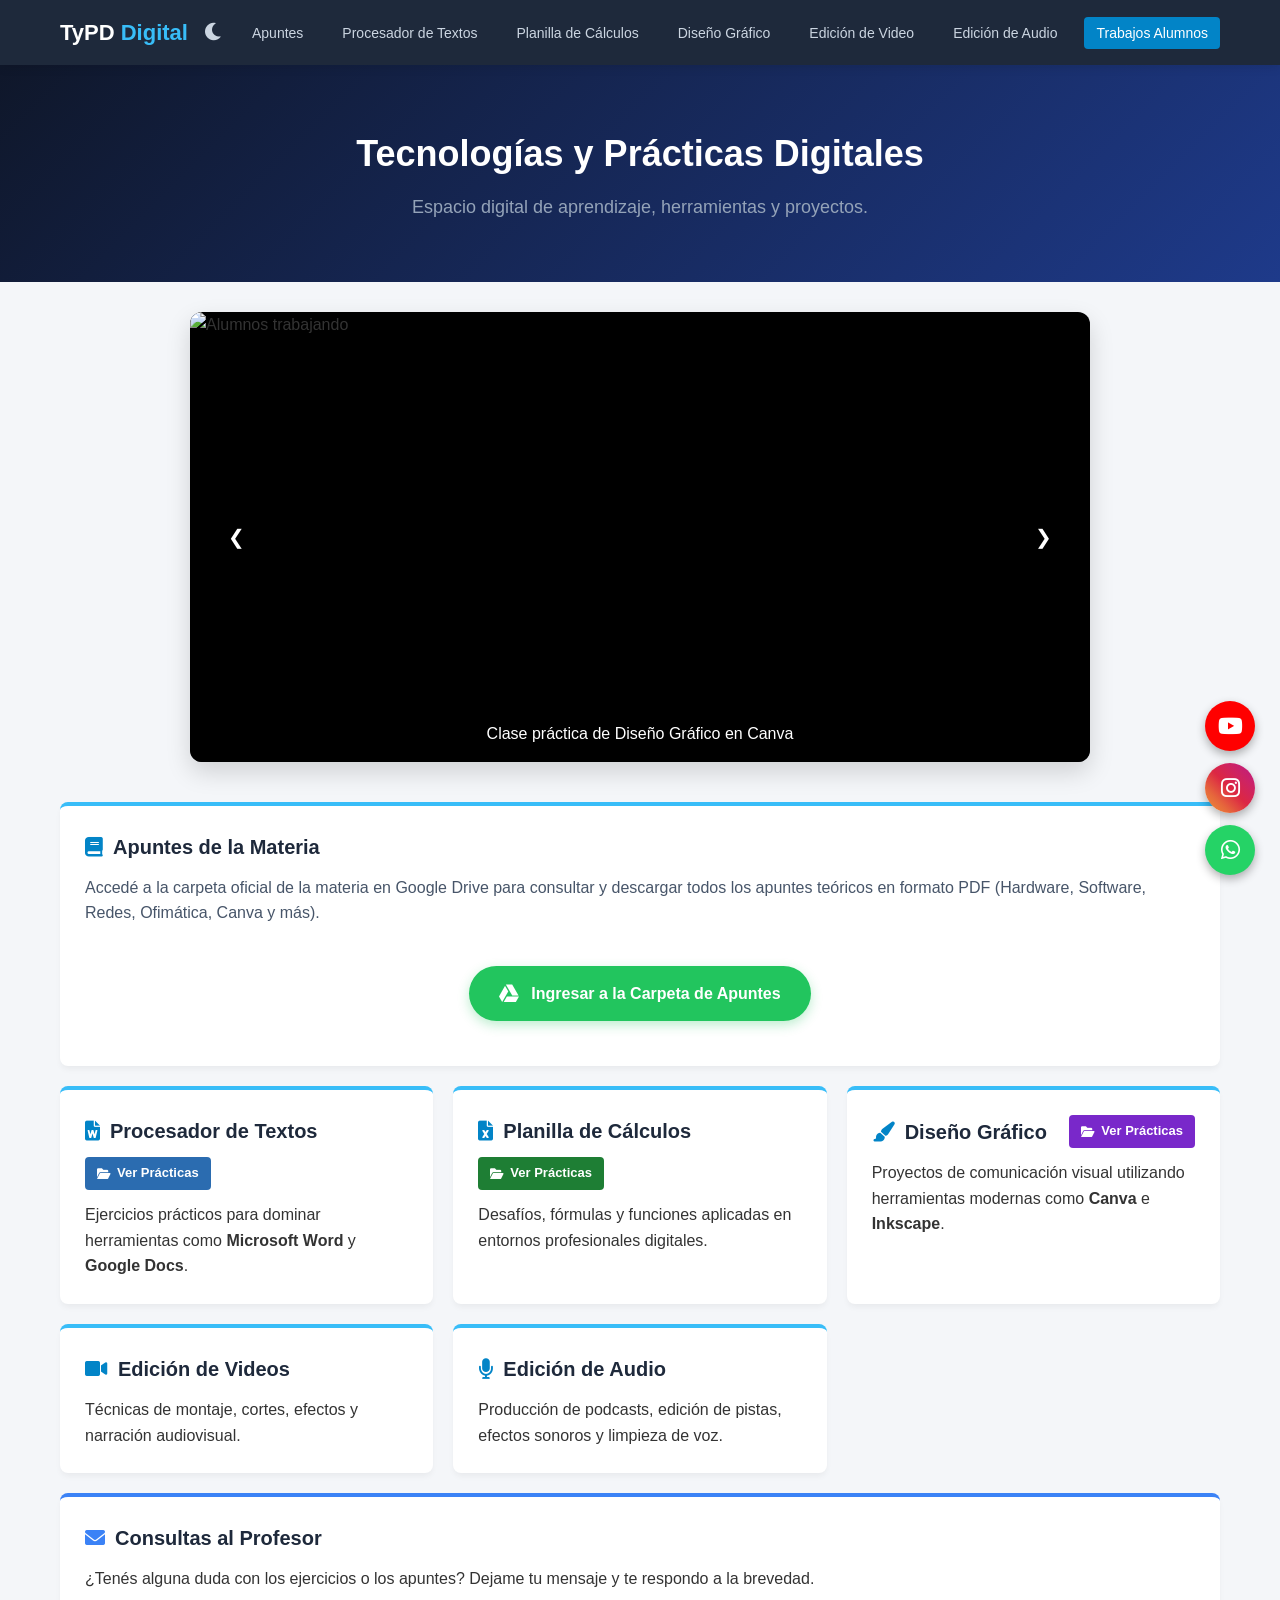
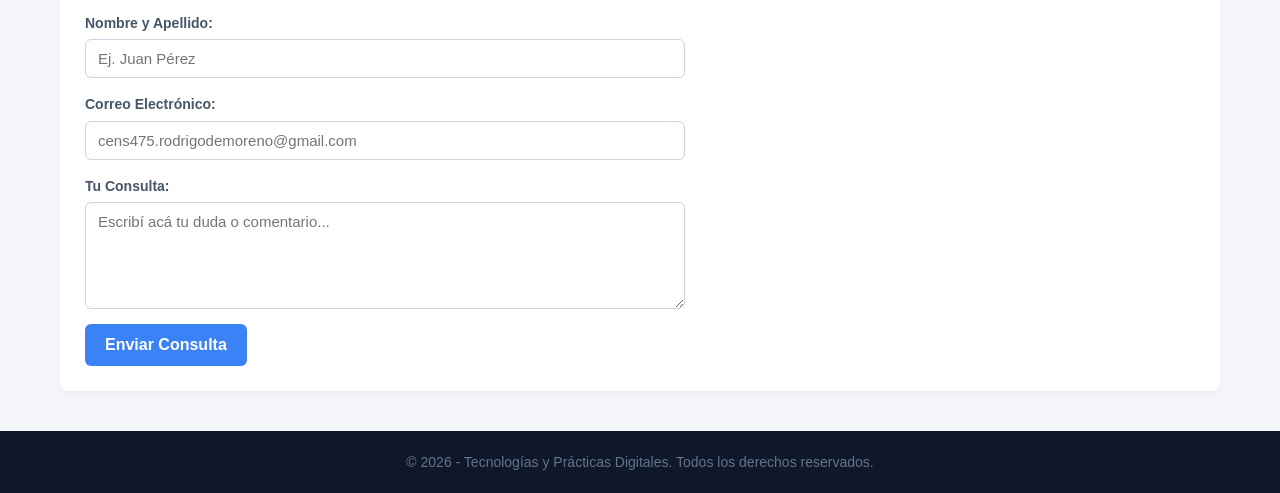
==== index.html @ b9f03f05 "Add files via upload" ====
<!DOCTYPE html>
<html lang="es">
<head>
    <meta charset="UTF-8">
    <meta name="viewport" content="width=device-width, initial-scale=1.0">
    <title>Tecnologías y Prácticas Digitales</title>
    <link rel="stylesheet" href="https://cdnjs.cloudflare.com/ajax/libs/font-awesome/6.0.0/css/all.min.css">
    <link rel="stylesheet" href="styles.css">
</head>
<body>

<header>
        <div class="navbar">
            <div class="logo">
                <a href="#">TyPD <span>Digital</span></a>
            </div>
            
            <div class="nav-controls">
                <button id="theme-toggle" class="theme-toggle" aria-label="Cambiar modo de color">
                    <i class="fas fa-moon"></i>
                </button>
                <button class="menu-toggle" id="mobile-menu" aria-label="Abrir menú">
                    <i class="fas fa-bars"></i>
                </button>
            </div>

            <nav class="nav-menu" id="nav-menu">
                <ul>
                    <li><a href="#apuntes">Apuntes</a></li>
                    <li><a href="#word">Procesador de Textos</a></li>
                    <li><a href="#excel">Planilla de Cálculos</a></li>
                    <li><a href="#diseno">Diseño Gráfico</a></li>
                    <li><a href="#video">Edición de Video</a></li>
                    <li><a href="#audio">Edición de Audio</a></li>
                    <li><a href="#alumnos" class="btn-alumnos">Trabajos Alumnos</a></li>
                </ul>
            </nav>
        </div>
    </header>
    <section class="hero">
        <div class="hero-content">
            <h1>Tecnologías y Prácticas Digitales</h1>
            <p>Espacio digital de aprendizaje, herramientas y proyectos.</p>
        </div>
    </section>

    <section class="carousel-section-top">
        <div class="carousel">
            <button class="carousel-btn prev-btn" id="prev-btn" aria-label="Imagen anterior">&#10094;</button>
            
            <div class="carousel-track-container">
                <ul class="carousel-track" id="carousel-track">
                    <li class="carousel-slide active">
                        <img src="/img/cv_canva.jpg" alt="Alumnos trabajando">
                        <p class="slide-caption">Clase práctica de Diseño Gráfico en Canva</p>
                    </li>
                    <li class="carousel-slide">
                        <img src="/img/diseno_canva.jpg" alt="Trabajo colaborativo">
                        <p class="slide-caption">Desarrollo de proyectos digitales en equipo</p>
                    </li>
                    <li class="carousel-slide">
                        <img src="/img/diseno2.jpg" alt="Presentación de proyectos">
                        <p class="slide-caption">Exposición de Trabajos Prácticos</p>
                    </li>
                    <li class="carousel-slide">
                        <img src="/img/diseno3.jpg" alt="Programación en el aula">
                        <p class="slide-caption">Prácticas Realizadas por alumnos</p>
                    </li>
                    <li class="carousel-slide">
                        <img src="img/diseno4.jpg" alt="Edición audiovisual">
                        <p class="slide-caption">Talleres interactivos de edición de Audio</p>
                    </li>
                    <li class="carousel-slide">
                        <img src="img/diseno5.jpg">
                        <p class="slide-caption">Herramientas ofimáticas aplicadas a entornos reales</p>
                    </li>
                </ul>
            </div>
            
            <button class="carousel-btn next-btn" id="next-btn" aria-label="Siguiente imagen">&#10095;</button>
        </div>
    </section>


    <main class="container">
        
<section id="apuntes" class="card apuntes-section">
            <h2><i class="fas fa-book"></i> Apuntes de la Materia</h2>
            <p class="apuntes-intro">Accedé a la carpeta oficial de la materia en Google Drive para consultar y descargar todos los apuntes teóricos en formato PDF (Hardware, Software, Redes, Ofimática, Canva y más).</p>
            
          <div class="apuntes-center-container">
    <a href="https://drive.google.com/drive/folders/1jaDt4PFuepr1L-Y5mWcGjWWRQgVfRQsJ?usp=drive_link" target="_blank" class="btn-drive-folder">
        <i class="fab fa-google-drive"></i> Ingresar a la Carpeta de Apuntes
    </a>
</div>
        </section>

        <section id="word" class="card">
            <div class="card-header-flex">
                <h2><i class="fas fa-file-word"></i> Procesador de Textos</h2>
                <a href="https://drive.google.com/drive/folders/1FsyRCYnt4lfW4Qi3Au8ki2qHnexONnNV?usp=sharing" target="_blank" class="btn-small-access" title="Acceder a los ejercicios">
                    <i class="fas fa-folder-open"></i> Ver Prácticas
                </a>
            </div>
            <p>Ejercicios prácticos para dominar herramientas como <strong>Microsoft Word</strong> y <strong>Google Docs</strong>.</p>
        </section>

<section id="excel" class="card">
            <div class="card-header-flex">
                <h2><i class="fas fa-file-excel"></i> Planilla de Cálculos</h2>
                <a href="https://drive.google.com/drive/folders/166ZErUUCa6I_zZO8i4ziqUREBtHJOp4z?usp=drive_link" target="_blank" class="btn-small-access btn-excel-color" title="Acceder a los ejercicios">
                    <i class="fas fa-folder-open"></i> Ver Prácticas
                </a>
            </div>
            <p>Desafíos, fórmulas y funciones aplicadas en entornos profesionales digitales.</p>
        </section>

 <section id="diseno" class="card">
            <div class="card-header-flex">
                <h2><i class="fas fa-paint-brush"></i> Diseño Gráfico</h2>
                <a href="https://drive.google.com/drive/folders/1dZaLMKZRFtHLACir--nccP78_tsitKoW?usp=sharing" target="_blank" class="btn-small-access btn-design-color" title="Acceder a los ejercicios">
                    <i class="fas fa-folder-open"></i> Ver Prácticas
                </a>
            </div>
            <p>Proyectos de comunicación visual utilizando herramientas modernas como <strong>Canva</strong> e <strong>Inkscape</strong>.</p>
        </section>

        <section id="video" class="card">
            <h2><i class="fas fa-video"></i> Edición de Videos</h2>
            <p>Técnicas de montaje, cortes, efectos y narración audiovisual.</p>
        </section>

        <section id="audio" class="card">
            <h2><i class="fas fa-microphone"></i> Edición de Audio</h2>
            <p>Producción de podcasts, edición de pistas, efectos sonoros y limpieza de voz.</p>
        </section>

<section id="contacto" class="card contacto-section">
            <h2><i class="fas fa-envelope"></i> Consultas al Profesor</h2>
            <p>¿Tenés alguna duda con los ejercicios o los apuntes? Dejame tu mensaje y te respondo a la brevedad.</p>
            
            <form id="contact-form" class="contact-form">
                <div class="form-group">
                    <label for="nombre">Nombre y Apellido:</label>
                    <input type="text" id="nombre" name="nombre" placeholder="Ej. Juan Pérez" required>
                </div>
                
                <div class="form-group">
                    <label for="email">Correo Electrónico:</label>
                    <input type="email" id="email" name="email" placeholder="cens475.rodrigodemoreno@gmail.com" required>
                </div>
                
                <div class="form-group">
                    <label for="mensaje">Tu Consulta:</label>
                    <textarea id="mensaje" name="mensaje" rows="5" placeholder="Escribí acá tu duda o comentario..." required></textarea>
                </div>
                
                <button type="submit" class="btn-submit">Enviar Consulta</button>
            </form>
            <div id="form-response" class="form-response"></div>
        </section>


    </main>

    <footer>
        <p>&copy; 2026 - Tecnologías y Prácticas Digitales. Todos los derechos reservados.</p>
    </footer>

    <script src="script.js"></script>
<div class="floating-container">
        <a href="https://youtube.com" target="_blank" class="floating-btn youtube" aria-label="YouTube de la materia">
            <i class="fab fa-youtube"></i>
        </a>
        <a href="https://instagram.com" target="_blank" class="floating-btn instagram" aria-label="Instagram de la materia">
            <i class="fab fa-instagram"></i>
        </a>
        <a href="https://wa.me/1158417341" target="_blank" class="floating-btn whatsapp" aria-label="WhatsApp de la materia">
            <i class="fab fa-whatsapp"></i>
        </a>
    </div>

</body>
</html>
---- styles.css ----
/* Estilos Globales */
* {
    margin: 0;
    padding: 0;
    box-sizing: border-box;
    font-family: 'Segoe UI', Tahoma, Geneva, Verdana, sans-serif;
}

body {
    background-color: #f4f6f9;
    color: #333;
    line-height: 1.6;
}

/* Navegación Superior Estilo Elegante */
header {
    background-color: #1e293b;
    position: sticky;
    top: 0;
    z-index: 1000;
    box-shadow: 0 2px 10px rgba(0,0,0,0.1);
}

.navbar {
    display: flex;
    justify-content: space-between;
    align-items: center;
    max-width: 1200px;
    margin: 0 auto;
    padding: 15px 20px;
}

.logo a {
    color: #fff;
    font-size: 22px;
    text-decoration: none;
    font-weight: 700;
}

.logo span {
    color: #38bdf8;
}

.nav-menu ul {
    display: flex;
    list-style: none;
    gap: 15px;
}

.nav-menu a {
    color: #cbd5e1;
    text-decoration: none;
    font-size: 14px;
    font-weight: 500;
    transition: color 0.3s ease;
    padding: 8px 12px;
    border-radius: 4px;
}

.nav-menu a:hover {
    color: #fff;
    background-color: #334155;
}

/* Botón destacado para Trabajos de Alumnos */
.nav-menu .btn-alumnos {
    background-color: #0284c7;
    color: #fff;
}

.nav-menu .btn-alumnos:hover {
    background-color: #0369a1;
}

.menu-toggle {
    display: none;
    background: none;
    border: none;
    color: #fff;
    font-size: 24px;
    cursor: pointer;
}

/* Banner de Bienvenida */
.hero {
    background: linear-gradient(135deg, #0f172a 0%, #1e3a8a 100%);
    color: #fff;
    padding: 60px 20px;
    text-align: center;
}

.hero h1 {
    font-size: 36px;
    margin-bottom: 10px;
}

.hero p {
    color: #94a3b8;
    font-size: 18px;
}

/* Contenedor de Secciones */
.container {
    max-width: 1200px;
    margin: 30px auto;
    padding: 0 20px;
    display: grid;
    grid-template-columns: repeat(auto-fit, minmax(300px, 1fr));
    gap: 20px;
}

/* Tarjetas Estilo Limpio */
.card {
    background: #fff;
    padding: 25px;
    border-radius: 8px;
    box-shadow: 0 4px 6px -1px rgba(0,0,0,0.05);
    border-top: 4px solid #38bdf8;
    transition: transform 0.2s ease;
}

.card:hover {
    transform: translateY(-3px);
}

.card h2 {
    font-size: 20px;
    margin-bottom: 12px;
    color: #1e293b;
    display: flex;
    align-items: center;
    gap: 10px;
}

.card h2 i {
    color: #0284c7;
}

/* Sección Alumnos destacada al final en ancho completo */
.alumnos-section {
    grid-column: 1 / -1;
    border-top-color: #10b981;
    background-color: #f0fdf4;
}

.alumnos-section h2 i {
    color: #10b981;
}

/* Pie de Página */
footer {
    text-align: center;
    padding: 20px;
    background-color: #0f172a;
    color: #64748b;
    margin-top: 40px;
    font-size: 14px;
}

/* --- ADAPTABILIDAD (Responsive Design) --- */

/* Ajustes para Tablets y Notebooks chicas */
@media (max-width: 1024px) {
    .nav-menu a {
        font-size: 13px;
        padding: 6px 10px;
    }
}

/* Ajustes críticos para Celulares (Menú Hamburguesa) */
@media (max-width: 768px) {
    .menu-toggle {
        display: block; /* Muestra el botón de menú */
    }

    .nav-menu {
        display: none; /* Oculta el menú por defecto */
        position: absolute;
        top: 65px;
        left: 0;
        width: 100%;
        background-color: #1e293b;
        padding: 20px;
        box-shadow: 0 4px 10px rgba(0,0,0,0.1);
    }

    .nav-menu.active {
        display: block; /* Se muestra cuando JS añade la clase active */
    }

    .nav-menu ul {
        flex-direction: column;
        gap: 10px;
    }

    .nav-menu a {
        display: block;
        padding: 12px;
        text-align: center;
    }

    .hero h1 {
        font-size: 28px;
    }
}
/* --- ESTILOS PARA MODO OSCURO --- */

/* Contenedor de controles en el header */
.nav-controls {
    display: flex;
    align-items: center;
    gap: 15px;
}

/* Botón de Modo Oscuro */
.theme-toggle {
    background: none;
    border: none;
    color: #cbd5e1;
    font-size: 20px;
    cursor: pointer;
    padding: 5px;
    transition: color 0.3s ease, transform 0.2s ease;
}

.theme-toggle:hover {
    color: #fff;
    transform: scale(1.1);
}

/* Variables y Cambios cuando el modo oscuro está activo */
body.dark-mode {
    background-color: #0f172a;
    color: #f1f5f9;
}

body.dark-mode .card {
    background-color: #1e293b;
    border-top-color: #38bdf8;
    box-shadow: 0 4px 6px -1px rgba(0,0,0,0.2);
}

body.dark-mode .card h2 {
    color: #f1f5f9;
}

body.dark-mode .card h2 i {
    color: #38bdf8;
}

body.dark-mode .card p {
    color: #94a3b8;
}

/* Ajuste específico para la tarjeta de alumnos en modo oscuro */
body.dark-mode .alumnos-section {
    background-color: #064e3b;
    border-top-color: #10b981;
}

body.dark-mode .alumnos-section h2 i {
    color: #34d399;
}

body.dark-mode .alumnos-section p {
    color: #a7f3d0;
}

/* Ajuste del menú móvil en modo oscuro */
@media (max-width: 768px) {
    body.dark-mode .nav-menu {
        background-color: #1e293b;
    }
}
/* --- ESTILOS DEL CARRUSEL DESPLEGABLE --- */

/* --- NUEVOS ESTILOS DEL CARRUSEL AUTOMÁTICO DESTACADO --- */

.carousel-section-top {
    width: 100%;
    background-color: #f4f6f9;
    padding: 30px 20px 10px 20px;
}

body.dark-mode .carousel-section-top {
    background-color: #0f172a;
}

.carousel {
    position: relative;
    max-width: 900px; /* Un poco más ancho para que destaque al inicio */
    margin: 0 auto;
    background: #000;
    border-radius: 12px;
    overflow: hidden;
    box-shadow: 0 10px 25px rgba(0, 0, 0, 0.15);
}

.carousel-track-container {
    position: relative;
    width: 100%;
    height: 450px; /* Altura ideal para notebooks */
}

/* Responsividad para pantallas chicas */
@media (max-width: 768px) {
    .carousel-track-container {
        height: 300px;
    }
}
@media (max-width: 480px) {
    .carousel-track-container {
        height: 200px;
    }
}

.carousel-track {
    list-style: none;
    padding: 0;
    margin: 0;
    width: 100%;
    height: 100%;
    position: relative;
}

/* EFECTO TRANSICIÓN FADE (Desvanecimiento elegante) */
.carousel-slide {
    position: absolute;
    top: 0;
    left: 0;
    width: 100%;
    height: 100%;
    opacity: 0;
    transition: opacity 1s ease-in-out; /* Duración de la transición */
    display: flex;
    flex-direction: column;
}

.carousel-slide.active {
    opacity: 1;
    z-index: 2;
}

.carousel-slide img {
    width: 100%;
    height: 100%;
    object-fit: cover;
}

/* Epígrafe / Texto explicativo */
.slide-caption {
    position: absolute;
    bottom: 0;
    background: linear-gradient(transparent, rgba(0, 0, 0, 0.85)); /* Degradado elegante */
    color: #fff;
    width: 100%;
    padding: 25px 20px 15px 20px;
    text-align: center;
    font-size: 16px;
    font-weight: 500;
    z-index: 5;
}

/* Flechas de Navegación */
.carousel-btn {
    position: absolute;
    top: 50%;
    transform: translateY(-50%);
    background: rgba(0, 0, 0, 0.4);
    border: none;
    color: white;
    font-size: 20px;
    padding: 14px 18px;
    cursor: pointer;
    border-radius: 50%;
    z-index: 10;
    transition: background 0.3s ease, transform 0.2s ease;
}

.carousel-btn:hover {
    background: rgba(56, 189, 248, 0.8); /* Azul temático al pasar el mouse */
    transform: translateY(-50%) scale(1.1);
}

.prev-btn { left: 20px; }
.next-btn { right: 20px; }

/* Ocultar flechas en celulares muy chicos para que no tapen la visual táctil */
@media (max-width: 480px) {
    .carousel-btn {
        display: none;
    }
    .slide-caption {
        font-size: 13px;
        padding: 15px 10px 10px 10px;
    }
}
/* --- BOTONES FLOTANTES --- */

/* Contenedor fijo abajo a la derecha */
.floating-container {
    position: fixed;
    bottom: 25px;
    right: 25px;
    display: flex;
    flex-direction: column;
    gap: 12px;
    z-index: 2000; /* Asegura que quede por encima de menús y carruseles */
}

/* Estilo base para cada botón circular */
.floating-btn {
    width: 50px;
    height: 50px;
    border-radius: 50%;
    display: flex;
    justify-content: center;
    align-items: center;
    color: #fff;
    font-size: 22px;
    text-decoration: none;
    box-shadow: 0 4px 10px rgba(0, 0, 0, 0.3);
    transition: transform 0.3s ease, box-shadow 0.3s ease;
}

/* Efecto sutil al pasar el cursor o presionar */
.floating-btn:hover {
    transform: scale(1.1) translateY(-2px);
    box-shadow: 0 6px 14px rgba(0, 0, 0, 0.4);
}

/* Colores de identidad de marca */
.floating-btn.whatsapp {
    background-color: #25d366;
}

.floating-btn.instagram {
    background: linear-gradient(45deg, #f09433 0%, #e6683c 25%, #dc2743 50%, #cc2366 75%, #bc1888 100%);
}

.floating-btn.youtube {
    background-color: #ff0000;
}

/* --- OPTIMIZACIÓN PARA PANTALLAS CHICAS --- */
@media (max-width: 768px) {
    .floating-container {
        bottom: 20px;
        right: 20px;
        gap: 10px;
    }
    
    .floating-btn {
        width: 46px;
        height: 46px;
        font-size: 20px;
    }
}
/* --- ESTILOS DEL FORMULARIO DE CONTACTO --- */

.contacto-section {
    grid-column: 1 / -1; /* Ocupa todo el ancho disponible */
    border-top-color: #3b82f6; /* Color azul para destacar de las otras secciones */
}

.contacto-section h2 i {
    color: #3b82f6;
}

.contact-form {
    margin-top: 20px;
    display: flex;
    flex-direction: column;
    gap: 15px;
    max-width: 600px; /* Centrado y acotado para que no quede muy estirado en notebooks */
}

.form-group {
    display: flex;
    flex-direction: column;
    gap: 5px;
}

.form-group label {
    font-size: 14px;
    font-weight: 600;
    color: #475569;
}

.form-group input,
.form-group textarea {
    width: 100%;
    padding: 10px 12px;
    border: 1px solid #cbd5e1;
    border-radius: 6px;
    font-size: 15px;
    background-color: #fff;
    color: #333;
    transition: border-color 0.3s ease, box-shadow 0.3s ease;
}

/* Efecto de foco azul al escribir */
.form-group input:focus,
.form-group textarea:focus {
    outline: none;
    border-color: #3b82f6;
    box-shadow: 0 0 0 3px rgba(59, 130, 246, 0.15);
}

/* Botón de envío */
.btn-submit {
    background-color: #3b82f6;
    color: white;
    border: none;
    padding: 12px 20px;
    font-size: 16px;
    font-weight: 600;
    border-radius: 6px;
    cursor: pointer;
    transition: background-color 0.3s ease, transform 0.1s ease;
    align-self: flex-start; /* Alínea el botón a la izquierda */
}

.btn-submit:hover {
    background-color: #2563eb;
}

.btn-submit:active {
    transform: scale(0.98);
}

/* Mensaje de éxito al enviar */
.form-response {
    margin-top: 15px;
    padding: 10px;
    border-radius: 6px;
    font-size: 14px;
    display: none;
}

.form-response.success {
    display: block;
    background-color: #d1fae5;
    color: #065f46;
    border: 1px solid #a7f3d0;
}

/* --- INTEGRACIÓN CON MODO OSCURO --- */
body.dark-mode .form-group label {
    color: #cbd5e1;
}

body.dark-mode .form-group input,
body.dark-mode .form-group textarea {
    background-color: #1e293b;
    border-color: #475569;
    color: #f1f5f9;
}

body.dark-mode .form-group input::placeholder,
body.dark-mode .form-group textarea::placeholder {
    color: #64748b;
}

body.dark-mode .form-response.success {
    background-color: #064e3b;
    color: #a7f3d0;
    border-color: #047857;
}

/* Ajuste responsive para celulares */
@media (max-width: 480px) {
    .btn-submit {
        width: 100%; /* El botón ocupa todo el ancho en pantallas chicas */
        text-align: center;
    }
}
/* --- ESTILOS DE LA SECCIÓN DE APUNTES (ACORDEÓN) --- */

.apuntes-section {
    grid-column: 1 / -1; /* Ocupa el ancho completo para leer cómodo */
}

.apuntes-intro {
    margin-bottom: 20px;
    color: #475569;
}

.accordion-container {
    display: flex;
    flex-direction: column;
    gap: 10px;
    width: 100%;
}

/* Encabezado del Desplegable */
.accordion-item {
    border: 1px solid #e2e8f0;
    border-radius: 8px;
    overflow: hidden;
    background-color: #fff;
    transition: box-shadow 0.3s ease;
}

.accordion-header {
    width: 100%;
    padding: 16px 20px;
    background-color: #f8fafc;
    border: none;
    outline: none;
    display: flex;
    justify-content: space-between;
    align-items: center;
    cursor: pointer;
    font-size: 16px;
    font-weight: 600;
    color: #1e293b;
    text-align: left;
    transition: background-color 0.3s ease;
}

.accordion-header:hover {
    background-color: #f1f5f9;
}

.accordion-header span {
    display: flex;
    align-items: center;
    gap: 12px;
}

.accordion-header span i {
    color: #0284c7; /* Color celeste institucional */
    font-size: 18px;
    width: 24px;
    text-align: center;
}

/* Animación de la flechita */
.arrow-icon {
    font-size: 14px;
    color: #64748b;
    transition: transform 0.3s ease;
}

.accordion-item.active .arrow-icon {
    transform: rotate(180deg);
    color: #0284c7;
}

/* Contenido oculto del desplegable */
.accordion-content {
    max-height: 0;
    overflow: hidden;
    transition: max-height 0.3s ease-out, padding 0.3s ease;
    background-color: #fff;
    padding: 0 20px; /* Sin padding vertical mientras está cerrado */
}

/* Cuando el acordeón se activa por JS */
.accordion-item.active .accordion-content {
    padding: 20px;
    border-top: 1px solid #edf2f7;
    max-height: 300px; /* Altura máxima estimada para el contenido */
}

.accordion-content p {
    color: #475569;
    font-size: 14.5px;
    margin-bottom: 15px;
    line-height: 1.5;
}

/* Botón estilo Google Drive */
.btn-drive {
    display: inline-flex;
    align-items: center;
    gap: 8px;
    background-color: #22c55e; /* Verde Drive / Éxito */
    color: #fff;
    text-decoration: none;
    padding: 10px 16px;
    font-size: 14px;
    font-weight: 600;
    border-radius: 6px;
    transition: background-color 0.2s ease, transform 0.1s ease;
}

.btn-drive:hover {
    background-color: #16a34a;
    transform: translateY(-1px);
}

/* --- ADAPTACIÓN AL MODO OSCURO --- */
body.dark-mode .apuntes-intro {
    color: #94a3b8;
}

body.dark-mode .accordion-item {
    border-color: #334155;
    background-color: #1e293b;
}

body.dark-mode .accordion-header {
    background-color: #1e293b;
    color: #f1f5f9;
}

body.dark-mode .accordion-header:hover {
    background-color: #334155;
}

body.dark-mode .accordion-header span i {
    color: #38bdf8;
}

body.dark-mode .accordion-content {
    background-color: #111827;
}

body.dark-mode .accordion-item.active .accordion-content {
    border-top-color: #334155;
}

body.dark-mode .accordion-content p {
    color: #cbd5e1;
}
/* --- BOTÓN DE ACCESO DIRECTO A DRIVE --- */
.apuntes-center-container {
    display: flex;
    justify-content: center;
    align-items: center;
    padding: 20px 0;
    width: 100%;
}

/* Estilo del Botón Cápsula */
.btn-drive-folder {
    display: inline-flex;
    align-items: center;
    gap: 12px;
    background-color: #22c55e; /* Verde característico de Drive */
    color: #ffffff;
    text-decoration: none;
    padding: 15px 30px;
    font-size: 16px;
    font-weight: 700;
    border-radius: 50px; /* Bordes redondeados estilo cápsula */
    box-shadow: 0 4px 12px rgba(34, 197, 94, 0.3);
    transition: background-color 0.3s ease, transform 0.2s ease, box-shadow 0.3s ease;
}

/* Efecto al pasar el cursor (Notebooks) */
.btn-drive-folder:hover {
    background-color: #16a34a;
    transform: translateY(-2px);
    box-shadow: 0 6px 20px rgba(22, 163, 74, 0.4);
}

/* Efecto al presionar (Celulares) */
.btn-drive-folder:active {
    transform: translateY(0);
    box-shadow: 0 2px 8px rgba(22, 163, 74, 0.2);
}

.btn-drive-folder i {
    font-size: 20px;
}

/* --- ADAPTACIÓN MODO OSCURO --- */
body.dark-mode .btn-drive-folder {
    background-color: #10b981; /* Un tono verde más brillante para fondo oscuro */
    box-shadow: 0 4px 12px rgba(16, 185, 129, 0.2);
}

body.dark-mode .btn-drive-folder:hover {
    background-color: #059669;
    box-shadow: 0 6px 20px rgba(5, 150, 105, 0.3);
}

/* --- RESPONSIVE (CELULARES CHICOS) --- */
@media (max-width: 480px) {
    .btn-drive-folder {
        width: 100%; /* El botón ocupa todo el ancho de la pantalla táctil */
        justify-content: center;
        font-size: 15px;
        padding: 14px 20px;
    }
}
/* --- BOTÓN PEQUEÑO AL LADO DEL TÍTULO (WORD) --- */

/* Contenedor flexible para alinear título y botón en la misma línea */
.card-header-flex {
    display: flex;
    justify-content: space-between;
    align-items: center;
    gap: 10px;
    margin-bottom: 12px;
    flex-wrap: wrap; /* Permite que baje si la pantalla es muy chica */
}

/* Modificamos el h2 para que no tenga el margin inferior por defecto */
.card-header-flex h2 {
    margin-bottom: 0 !important;
}

/* Estilo del botón pequeño */
.btn-small-access {
    display: inline-flex;
    align-items: center;
    gap: 6px;
    background-color: #2b6cb0; /* Azul Word / Profesional */
    color: #ffffff;
    text-decoration: none;
    padding: 6px 12px;
    font-size: 13px;
    font-weight: 600;
    border-radius: 4px;
    transition: background-color 0.2s ease, transform 0.1s ease;
    white-space: nowrap; /* Evita que el texto del botón se rompa en dos líneas */
}

.btn-small-access:hover {
    background-color: #1a365d;
    transform: translateY(-1px);
}

.btn-small-access i {
    font-size: 12px;
}

/* --- ADAPTACIÓN MODO OSCURO --- */
body.dark-mode .btn-small-access {
    background-color: #3b82f6; /* Azul más brillante para que contraste en negro */
}

body.dark-mode .btn-small-access:hover {
    background-color: #2563eb;
}

/* --- RESPONSIVE PARA CELULARES --- */
@media (max-width: 480px) {
    .card-header-flex {
        flex-direction: row; /* Mantiene la línea si entran, si no, baja */
        align-items: flex-start;
    }
    
    .btn-small-access {
        padding: 5px 10px;
        font-size: 12px;
    }
}
/* --- COLORES ESPECÍFICOS PARA LOS NUEVOS BOTONES --- */

/* Color Verde para Planilla de Cálculos (Excel / Sheets) */
.btn-small-access.btn-excel-color {
    background-color: #1e7e34;
}
.btn-small-access.btn-excel-color:hover {
    background-color: #115e25;
}

/* Color Violeta para Diseño Gráfico (Canva / Inkscape) */
.btn-small-access.btn-design-color {
    background-color: #7928ca;
}
.btn-small-access.btn-design-color:hover {
    background-color: #531191;
}

/* --- ADAPTACIÓN MODO OSCURO --- */
body.dark-mode .btn-small-access.btn-excel-color {
    background-color: #22c55e; /* Verde más brillante en la oscuridad */
}
body.dark-mode .btn-small-access.btn-excel-color:hover {
    background-color: #16a34a;
}

body.dark-mode .btn-small-access.btn-design-color {
    background-color: #a855f7; /* Violeta más brillante en la oscuridad */
}
body.dark-mode .btn-small-access.btn-design-color:hover {
    background-color: #9333ea;
}
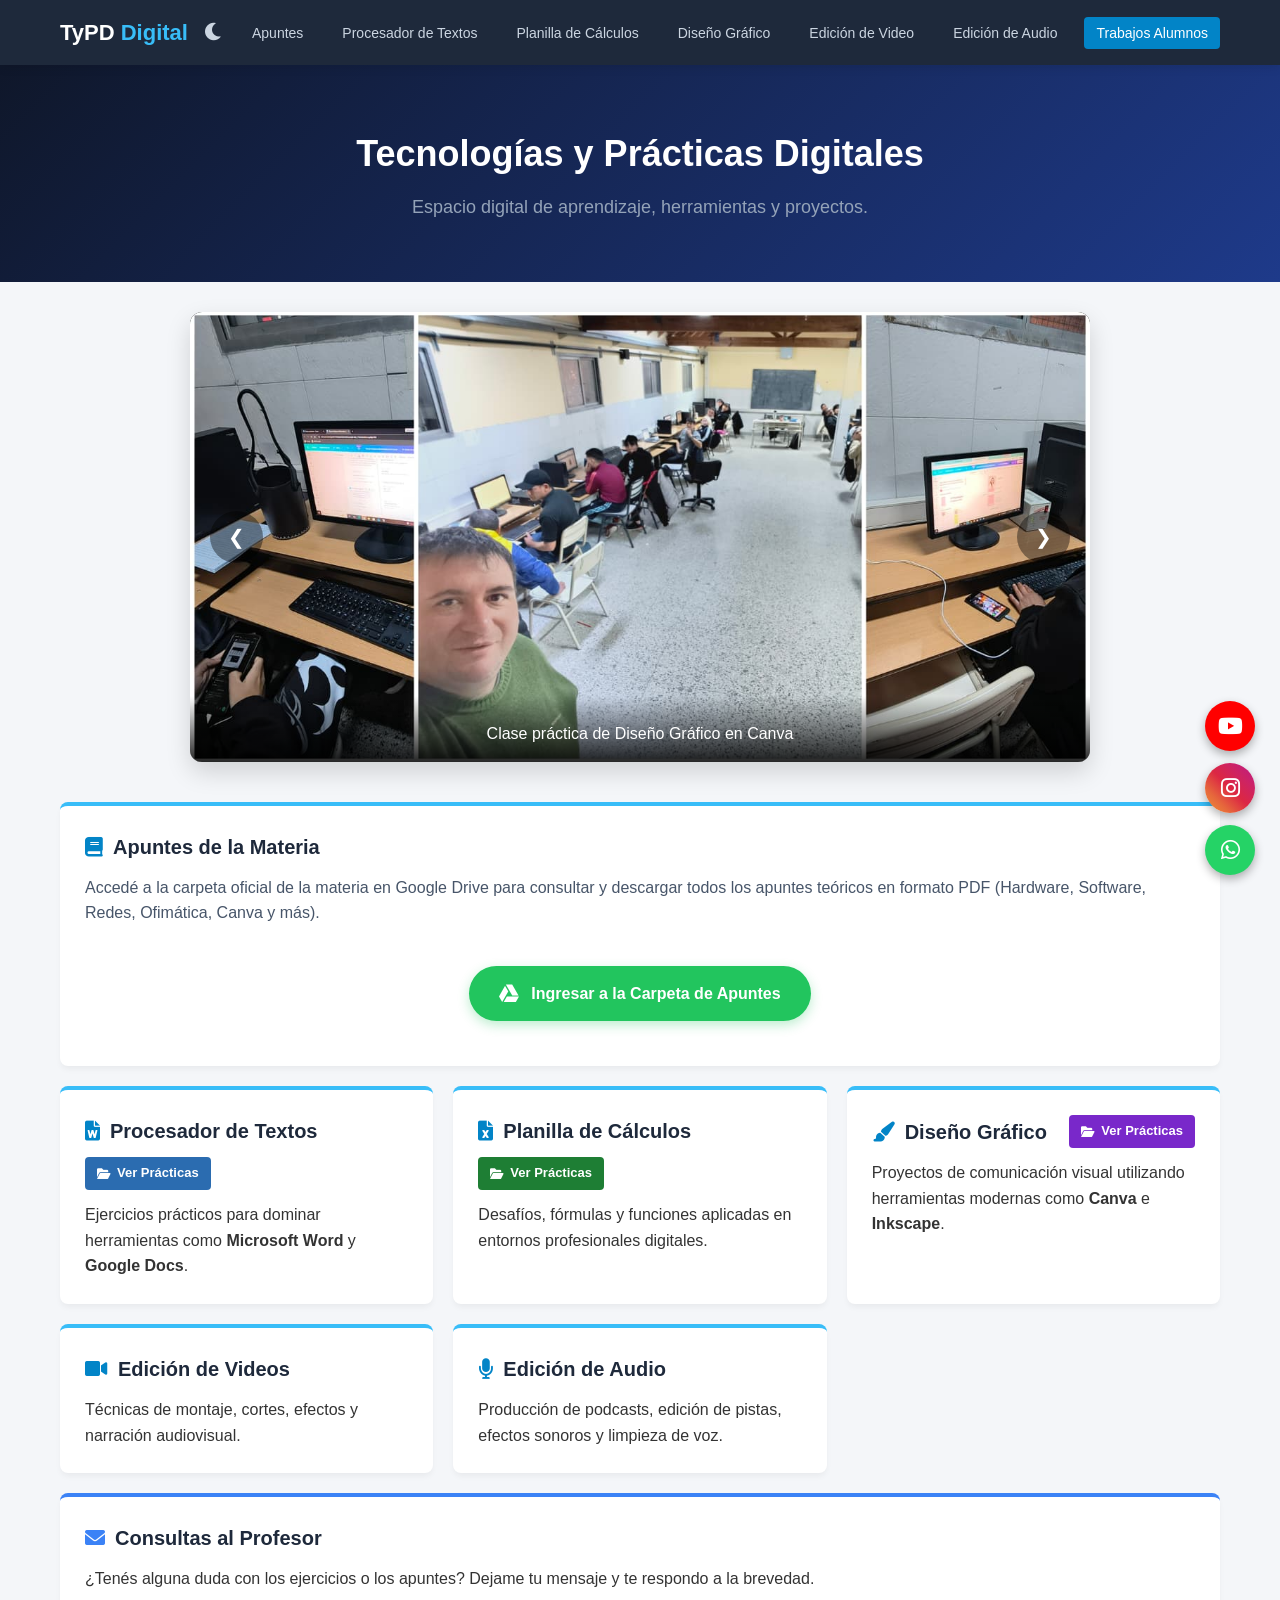
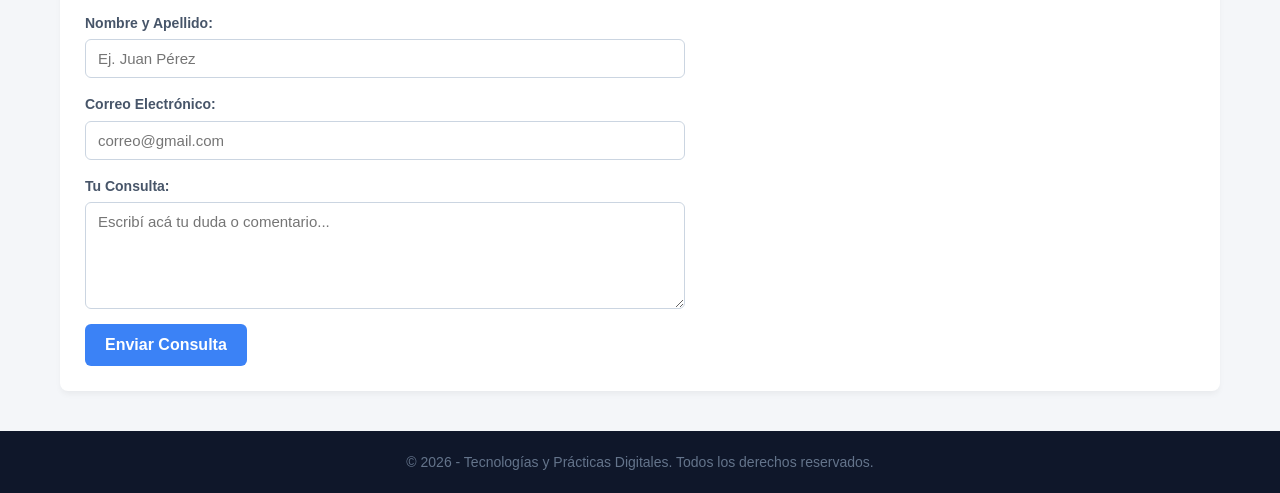
==== commit 1c8852a7: "Add files via upload" ====
--- a/index.html
+++ b/index.html
@@ -51,19 +51,19 @@
             <div class="carousel-track-container">
                 <ul class="carousel-track" id="carousel-track">
                     <li class="carousel-slide active">
-                        <img src="/img/cv_canva.jpg" alt="Alumnos trabajando">
+                        <img src="img/cv_canva.jpg" alt="Alumnos trabajando">
                         <p class="slide-caption">Clase práctica de Diseño Gráfico en Canva</p>
                     </li>
                     <li class="carousel-slide">
-                        <img src="/img/diseno_canva.jpg" alt="Trabajo colaborativo">
+                        <img src="img/diseno_canva.jpg" alt="Trabajo colaborativo">
                         <p class="slide-caption">Desarrollo de proyectos digitales en equipo</p>
                     </li>
                     <li class="carousel-slide">
-                        <img src="/img/diseno2.jpg" alt="Presentación de proyectos">
+                        <img src="img/diseno2.jpg" alt="Presentación de proyectos">
                         <p class="slide-caption">Exposición de Trabajos Prácticos</p>
                     </li>
                     <li class="carousel-slide">
-                        <img src="/img/diseno3.jpg" alt="Programación en el aula">
+                        <img src="img/diseno3.jpg" alt="Programación en el aula">
                         <p class="slide-caption">Prácticas Realizadas por alumnos</p>
                     </li>
                     <li class="carousel-slide">
@@ -136,29 +136,32 @@
         </section>
 
 <section id="contacto" class="card contacto-section">
-            <h2><i class="fas fa-envelope"></i> Consultas al Profesor</h2>
-            <p>¿Tenés alguna duda con los ejercicios o los apuntes? Dejame tu mensaje y te respondo a la brevedad.</p>
-            
-            <form id="contact-form" class="contact-form">
-                <div class="form-group">
-                    <label for="nombre">Nombre y Apellido:</label>
-                    <input type="text" id="nombre" name="nombre" placeholder="Ej. Juan Pérez" required>
-                </div>
-                
-                <div class="form-group">
-                    <label for="email">Correo Electrónico:</label>
-                    <input type="email" id="email" name="email" placeholder="cens475.rodrigodemoreno@gmail.com" required>
-                </div>
-                
-                <div class="form-group">
-                    <label for="mensaje">Tu Consulta:</label>
-                    <textarea id="mensaje" name="mensaje" rows="5" placeholder="Escribí acá tu duda o comentario..." required></textarea>
-                </div>
-                
-                <button type="submit" class="btn-submit">Enviar Consulta</button>
-            </form>
-            <div id="form-response" class="form-response"></div>
-        </section>
+    <h2><i class="fas fa-envelope"></i> Consultas al Profesor</h2>
+    <p>¿Tenés alguna duda con los ejercicios o los apuntes? Dejame tu mensaje y te respondo a la brevedad.</p>
+    
+    <form action="https://formsubmit.co/cens475.rodrigodemoreno@gmail.com" method="POST" class="contact-form">
+        
+        <div class="form-group">
+            <label for="nombre">Nombre y Apellido:</label>
+            <input type="text" id="nombre" name="nombre" placeholder="Ej. Juan Pérez" required>
+        </div>
+        
+        <div class="form-group">
+            <label for="email">Correo Electrónico:</label>
+            <input type="email" id="email" name="email" placeholder="correo@gmail.com" required>
+        </div>
+        
+        <div class="form-group">
+            <label for="mensaje">Tu Consulta:</label>
+            <textarea id="mensaje" name="mensaje" rows="5" placeholder="Escribí acá tu duda o comentario..." required></textarea>
+        </div>
+        
+        <input type="hidden" name="_next" value="https://rodrigodemoreno.github.io/tecno/gracias.html">
+        <input type="hidden" name="_captcha" value="false">
+
+        <button type="submit" class="btn-submit">Enviar Consulta</button>
+    </form>
+</section>
 
 
     </main>
